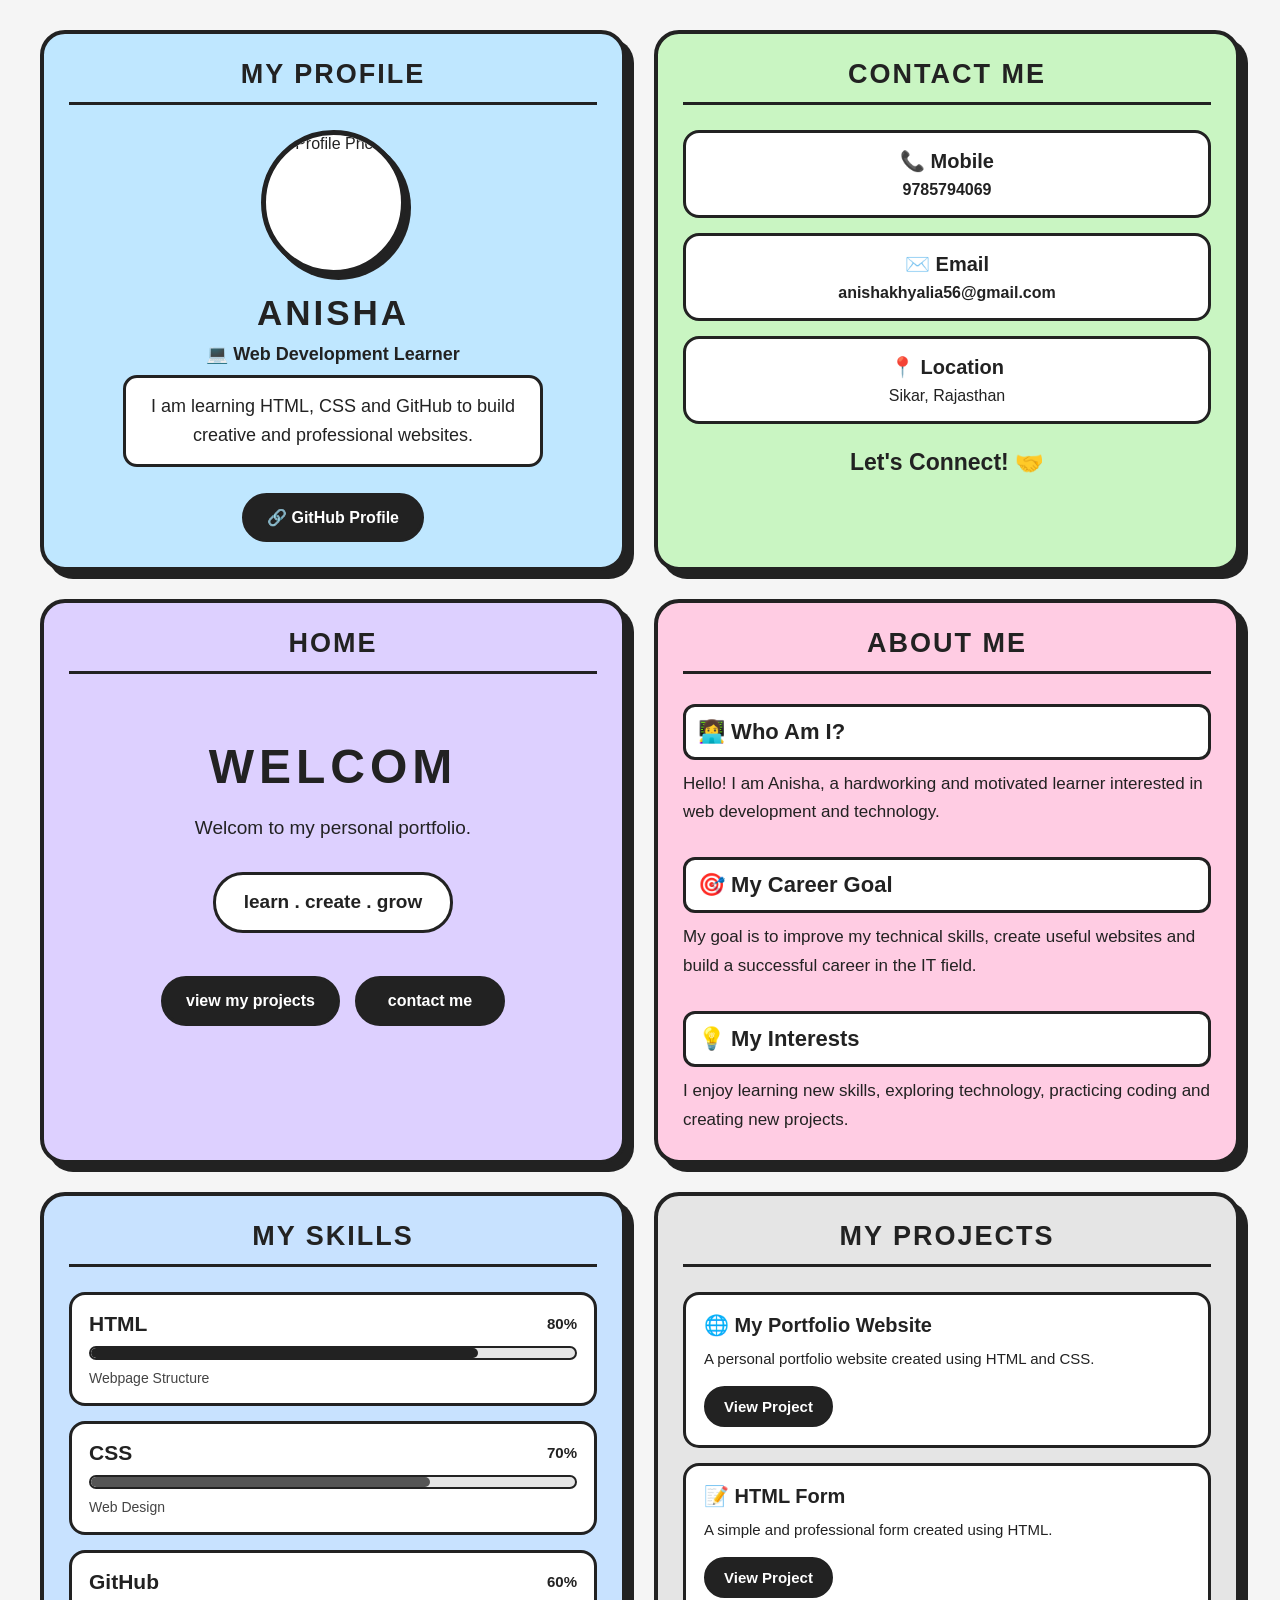
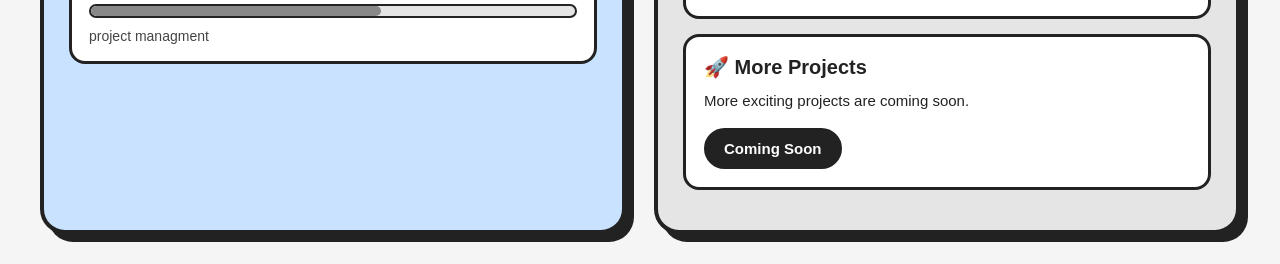
==== index.html @ a3850afe "Add files via upload" ====
<!DOCTYPE html>
<html lang="en">
<head>
    <meta charset="UTF-8">
    <meta name="viewport" content="width=device-width, initial-scale=1.0">
    <title> my portfolio</title>
    <link rel="stylesheet" href="style.css">
</head>
<body>
    <div class="frame-set">
       <section class="frame profile">
    <h2>MY PROFILE</h2>

    <div class="profile-photo">
        <img src="image.jpeg" alt="Profile Photo">
    </div>

    <h1>Anisha</h1>

    <p class="profile-role">💻 Web Development Learner</p>
     <p class="profile-description">
        I am learning HTML, CSS and GitHub
        to build creative and professional websites.
    </p>
<a href="https://github.com/anishakhyalia56-web" class="github-btn" target="_blank">
    🔗 GitHub Profile
</a>
</section>
  <section class="frame contact" id="contact">
    <h2>CONTACT ME</h2>

    <div class="contact-card">
        <h3>📞 Mobile</h3>
        <p>
            <a href="tel:9785794069">9785794069</a>
        </p>
    </div>
 <div class="contact-card">
        <h3>✉️ Email</h3>
        <p>
            <a href="mailto:anishakhyalia56@gmail.com">anishakhyalia56@gmail.com</a>
        </p>
    </div>
 <div class="contact-card">
        <h3>📍 Location</h3>
        <p>Sikar, Rajasthan</p>
    </div>
 <h3 class="connect-text">Let's Connect! 🤝</h3>
</section>
    <section class="frame home">
        <h2> HOME</h2>
        <h1>WELCOM</h1>
        <p> Welcom to my personal portfolio.</p>
        <p> learn . create . grow</p>
        <div class="home-buttons">
            <a href="#projects"
            class="btn"> view my projects</a>
            <a href="#contact"
            class="btn"> contact me</a>
        </div>
    </section>
   <section class="frame about">
    <h2>ABOUT ME</h2>

    <div class="about-card">
        <h3>👩‍💻 Who Am I?</h3>
        <p>
            Hello! I am Anisha, a hardworking and motivated learner
            interested in web development and technology.
        </p>
    </div>
    <div class="about-card">
        <h3>🎯 My Career Goal</h3>
        <p>
            My goal is to improve my technical skills, create useful
            websites and build a successful career in the IT field.
        </p>
    </div>
    <div class="about-card">
        <h3>💡 My Interests</h3>
        <p>
            I enjoy learning new skills, exploring technology,
            practicing coding and creating new projects.
        </p>
    </div>
    </section>
     <section class="frame skills">
    <h2>MY SKILLS</h2>

    <div class="skill">
        <div class="skill-top">
            <h3>HTML</h3>
            <span>80%</span>
        </div>

        <div class="skill-bar">
            <div class="skill-progress html-progress"></div>
        </div>

        <p>Webpage Structure</p>
    </div>
 <div class="skill">
        <div class="skill-top">
            <h3>CSS</h3>
            <span>70%</span>
        </div>

        <div class="skill-bar">
            <div class="skill-progress css-progress"></div>
        </div>

        <p>Web Design</p>
    </div>
 <div class="skill">
        <div class="skill-top">
            <h3>GitHub</h3>
            <span>60%</span>
        </div>

        <div class="skill-bar">
            <div class="skill-progress github-progress"></div>
        </div>
 <p>project managment</p>
        </div>
    </section>
  <section class="frame projects" id="projects">
    <h2>MY PROJECTS</h2>

    <div class="project">
        <h3>🌐 My Portfolio Website</h3>
        <p>
            A personal portfolio website created using HTML and CSS.
        </p>
        <a href="#" class="project-btn">View Project</a>
    </div>
<div class="project">
        <h3>📝 HTML Form</h3>
        <p>
            A simple and professional form created using HTML.
        </p>
        <a href="#" class="project-btn">View Project</a>
    </div>
 <div class="project">
        <h3>🚀 More Projects</h3>
        <p>
            More exciting projects are coming soon.
        </p>
        <a href="#" class="project-btn">Coming Soon</a>
    </div>
    </section>
    </div>
    <script src="script.js"></script>
</body>
</html>
---- style.css ----
* {
    margin: 0;
    padding: 0;
    box-sizing: border-box;
}

body {
    font-family: Arial, sans-serif;
    background: #f5f5f5;
    padding: 30px;
    color: #222;
}

.frame-set {
    max-width: 1200px;
    margin: auto;
    display: grid;
    grid-template-columns: repeat(2, 1fr);
    gap: 28px;
}

.frame {
    min-height: 430px;
    padding: 25px;
    border: 4px solid #222;
    border-radius: 25px;
    position: relative;
    overflow: hidden;
    box-shadow: 8px 8px 0 #222;
    transition: 0.3s;
}

.frame:hover {
    transform: translateY(-6px);
    box-shadow: 12px 12px 0 #222;
}

.frame h2 {
    text-align: center;
    font-size: 27px;
    letter-spacing: 2px;
    margin-bottom: 25px;
    padding-bottom: 12px;
    border-bottom: 3px solid #222;
}

.profile {
    background: #bfe7ff;
}

.profile-photo {
    width: 145px;
    height: 145px;
    margin: 25px auto 18px;
    border: 5px solid #222;
    border-radius: 50%;
    background: white;
    overflow: hidden;
    display: flex;
    align-items: center;
    justify-content: center;
}

.profile-photo img {
    width: 100%;
    height: 100%;
    object-fit: cover;
}

.profile h1 {
    text-align: center;
    font-size: 35px;
    text-transform: uppercase;
    margin-top: 10px;
}

.profile p {
    text-align: center;
    font-size: 18px;
    margin-top: 10px;
}
 .contact {
    background: #c9f5c2;
}

.contact-card {
    background: white;
    border: 3px solid #222;
    border-radius: 16px;
    padding: 16px;
    margin: 15px 0;
    text-align: center;
    transition: 0.3s;
}

.contact-card:hover {
    transform: translateY(-5px);
    box-shadow: 6px 6px 0 #222;
}

.contact-card h3 {
    font-size: 20px;
    margin-bottom: 8px;
}

.contact-card p {
    font-size: 16px;
}
 .contact-card a {
    color: #222;
    font-weight: bold;
    text-decoration: none;
}

.contact-card a:hover {
    text-decoration: underline;
}

.connect-text {
    text-align: center;
    font-size: 23px;
    margin-top: 25px;
}
.home {
    background: #ddd0ff;
    text-align: center;
}

.home h1 {
    font-size: 48px;
    letter-spacing: 5px;
    margin-top: 75px;
    margin-bottom: 20px;
}

.home p {
    font-size: 19px;
    margin: 18px;
}

.home p:last-child {
    display: inline-block;
    background: white;
    border: 3px solid #222;
    border-radius: 30px;
    padding: 13px 28px;
    font-weight: bold;
}

.home-buttons {
    margin-top: 30px;
    display: flex;
    justify-content: center;
    gap: 15px;
    flex-wrap: wrap;
}

.btn {
    display: inline-block;
 background: #222;
    color: white;
    text-decoration: none;
    padding: 13px 22px;
    border: 3px solid #222;
    border-radius: 30px;
    font-size: 16px;
    font-weight: bold;
    transition: 0.3s;
}

.btn:hover {
    background: white;
    color: #222;
    transform: translateY(-4px);
}

.about {
    background: #ffcce3;
}

.about h3 {
    font-size: 22px;
    margin: 20px 0 10px;
}
.about p {
    font-size: 17px;
    line-height: 1.7;
}

.about h3:last-of-type {
    background: white;
    border: 3px solid #222;
    border-radius: 12px;
    padding: 12px;
    margin-top: 30px;
}
.skills {
    background: #c8e2ff;
}

.skill {
    background: white;
    border: 3px solid #222;
    border-radius: 14px;
    padding: 14px;
    margin: 13px 0;
    text-align: center;
}

.skill-top {
    display: flex;
    justify-content: space-between;
    align-items: center;
    margin-bottom: 10px;
}

.skill-top h3 {
    margin: 0;
    font-size: 21px;
}

.skill-top span {
    font-weight: bold;
    font-size: 15px;
}

.skill-bar {
    width: 100%;
    height: 12px;
    background: #e0e0e0;
    border: 2px solid #222;
    border-radius: 20px;
    overflow: hidden;
    margin-bottom: 10px;
}

.skill-progress {
    height: 100%;
 border-radius: 20px;
}

.html-progress {
    width: 80%;
    background: #222;
}

.css-progress {
    width: 70%;
    background: #555;
}

.github-progress {
    width: 60%;
    background: #888;
}

.skill p {
    font-size: 15px;
}
 .projects {
    background: #e5e5e5;
}

.project {
    background: white;
    border: 3px solid #222;
    border-radius: 16px;
    padding: 18px;
    margin: 15px 0;
    transition: 0.3s;
}

.project:hover {
    transform: translateY(-5px);
    box-shadow: 6px 6px 0 #222;
}

.project h3 {
    font-size: 20px;
    margin-bottom: 10px;
}

.project p {
    line-height: 1.5;
    margin-bottom: 15px;
}
.project-btn {
    display: inline-block;
    background: #222;
    color: white;
    text-decoration: none;
    padding: 10px 18px;
    border-radius: 25px;
    font-weight: bold;
    border: 2px solid #222;
    transition: 0.3s;
}

.project-btn:hover {
    background: white;
    color: #222;
    }

@media (max-width: 800px) {

    body {
        padding: 15px;
    }

    .frame-set {
        grid-template-columns: 1fr;
        gap: 22px;
    }

    .frame {
        min-height: 400px;
    }

    .home h1 {
        font-size: 38px;
    }
}
 .profile {
    text-align: center;
}

.profile-photo {
    transition: 0.3s;
    box-shadow: 5px 5px 0 #222;
}

.profile-photo:hover {
    transform: scale(1.05);
    box-shadow: 8px 8px 0 #222;
}

.profile h1 {
    letter-spacing: 3px;
    margin-bottom: 8px;
}

.profile-role {
    font-size: 18px;
    font-weight: bold;
    margin: 10px 0;
}
 .profile-description {
    max-width: 420px;
    margin: 18px auto;
    background: white;
    border: 3px solid #222;
    border-radius: 14px;
    padding: 14px 18px;
    line-height: 1.6;
    font-size: 16px;
}
.github-btn {
    display: inline-block;
    background: #222;
    color: white;
    text-decoration: none;
    padding: 12px 22px;
    border: 3px solid #222;
    border-radius: 30px;
    font-weight: bold;
    margin-top: 8px;
    transition: 0.3s;
}

.github-btn:hover {
    background: white;
    color: #222;
    transform: translateY(-4px);
}
.home {
    background: #ddd0ff;
    text-align: center;
}

.home h1 {
    font-size: 48px;
    letter-spacing: 5px;
    margin-top: 65px;
    margin-bottom: 20px;
}

.home p {
    font-size: 19px;
    margin: 15px;
    line-height: 1.5;
}
 .home p:last-of-type {
    display: inline-block;
    background: white;
    border: 3px solid #222;
    border-radius: 30px;
    padding: 13px 28px;
    font-weight: bold;
}
 .home-buttons {
    margin-top: 28px;
    display: flex;
    justify-content: center;
    gap: 15px;
    flex-wrap: wrap;
}

.home .btn {
    min-width: 150px;
    text-align: center;
}
 .skills {
    background: #c8e2ff;
}

.skill {
    background: white;
    border: 3px solid #222;
    border-radius: 16px;
    padding: 17px;
    margin: 15px 0;
    text-align: left;
    transition: 0.3s;
}

.skill:hover {
    transform: translateY(-5px);
    box-shadow: 6px 6px 0 #222;
}

.skill-top {
    display: flex;
    justify-content: space-between;
    align-items: center;
    margin-bottom: 10px;
}

.skill-top h3 {
    font-size: 21px;
    margin: 0;
}

.skill-top span {
    font-size: 15px;
    font-weight: bold;
}
.skill-bar {
    width: 100%;
    height: 14px;
    background: #e5e5e5;
    border: 2px solid #222;
    border-radius: 20px;
    overflow: hidden;
    margin-bottom: 10px;
}

.skill-progress {
    height: 100%;
    border-radius: 20px;
    transition: width 1s ease;
}

.html-progress {
    width: 80%;
    background: #222;
}

.css-progress {
    width: 70%;
    background: #555;
}

.github-progress {
    width: 60%;
    background: #888;
}
 .skill p {
    font-size: 14px;
    margin: 0;
    color: #444;
}
 .projects {
    background: #e5e5e5;
}

.project {
    background: white;
    border: 3px solid #222;
    border-radius: 16px;
    padding: 18px;
    margin: 15px 0;
    transition: 0.3s;
}

.project:hover {
    transform: translateY(-5px);
    box-shadow: 6px 6px 0 #222;
}

.project h3 {
    font-size: 20px;
    margin-bottom: 10px;
}
 .project p {
    font-size: 15px;
    line-height: 1.6;
    margin-bottom: 15px;
}
 .project-btn {
    display: inline-block;
    background: #222;
    color: white;
    text-decoration: none;
    padding: 10px 18px;
    border: 2px solid #222;
    border-radius: 25px;
    font-size: 15px;
    font-weight: bold;
    transition: 0.3s;
}

.project-btn:hover {
    background: white;
    color: #222;
    transform: translateY(-3px);
}
@keyframes fadeUp {
    from {
        opacity: 0;
        transform: translateY(25px);
    }

    to {
        opacity: 1;
        transform: translateY(0);
    }
}

.frame {
    animation: fadeUp 0.8s ease forwards;
}

.frame:nth-child(1) {
    animation-delay: 0.1s;
}

.frame:nth-child(2) {
    animation-delay: 0.2s;
}

.frame:nth-child(3) {
    animation-delay: 0.3s;
}

.frame:nth-child(4) {
    animation-delay: 0.4s;
}

.frame:nth-child(5) {
    animation-delay: 0.5s;
}

.frame:nth-child(6) {
    animation-delay: 0.6s;
}

.profile-photo {
    transition: 0.3s ease;
}

.profile-photo:hover {
    transform: scale(1.06) rotate(2deg);
}
.btn,
.project-btn,
.github-btn {
    transition: 0.3s ease;
}

.btn:hover,
.project-btn:hover,
.github-btn:hover {
    transform: translateY(-4px);
}
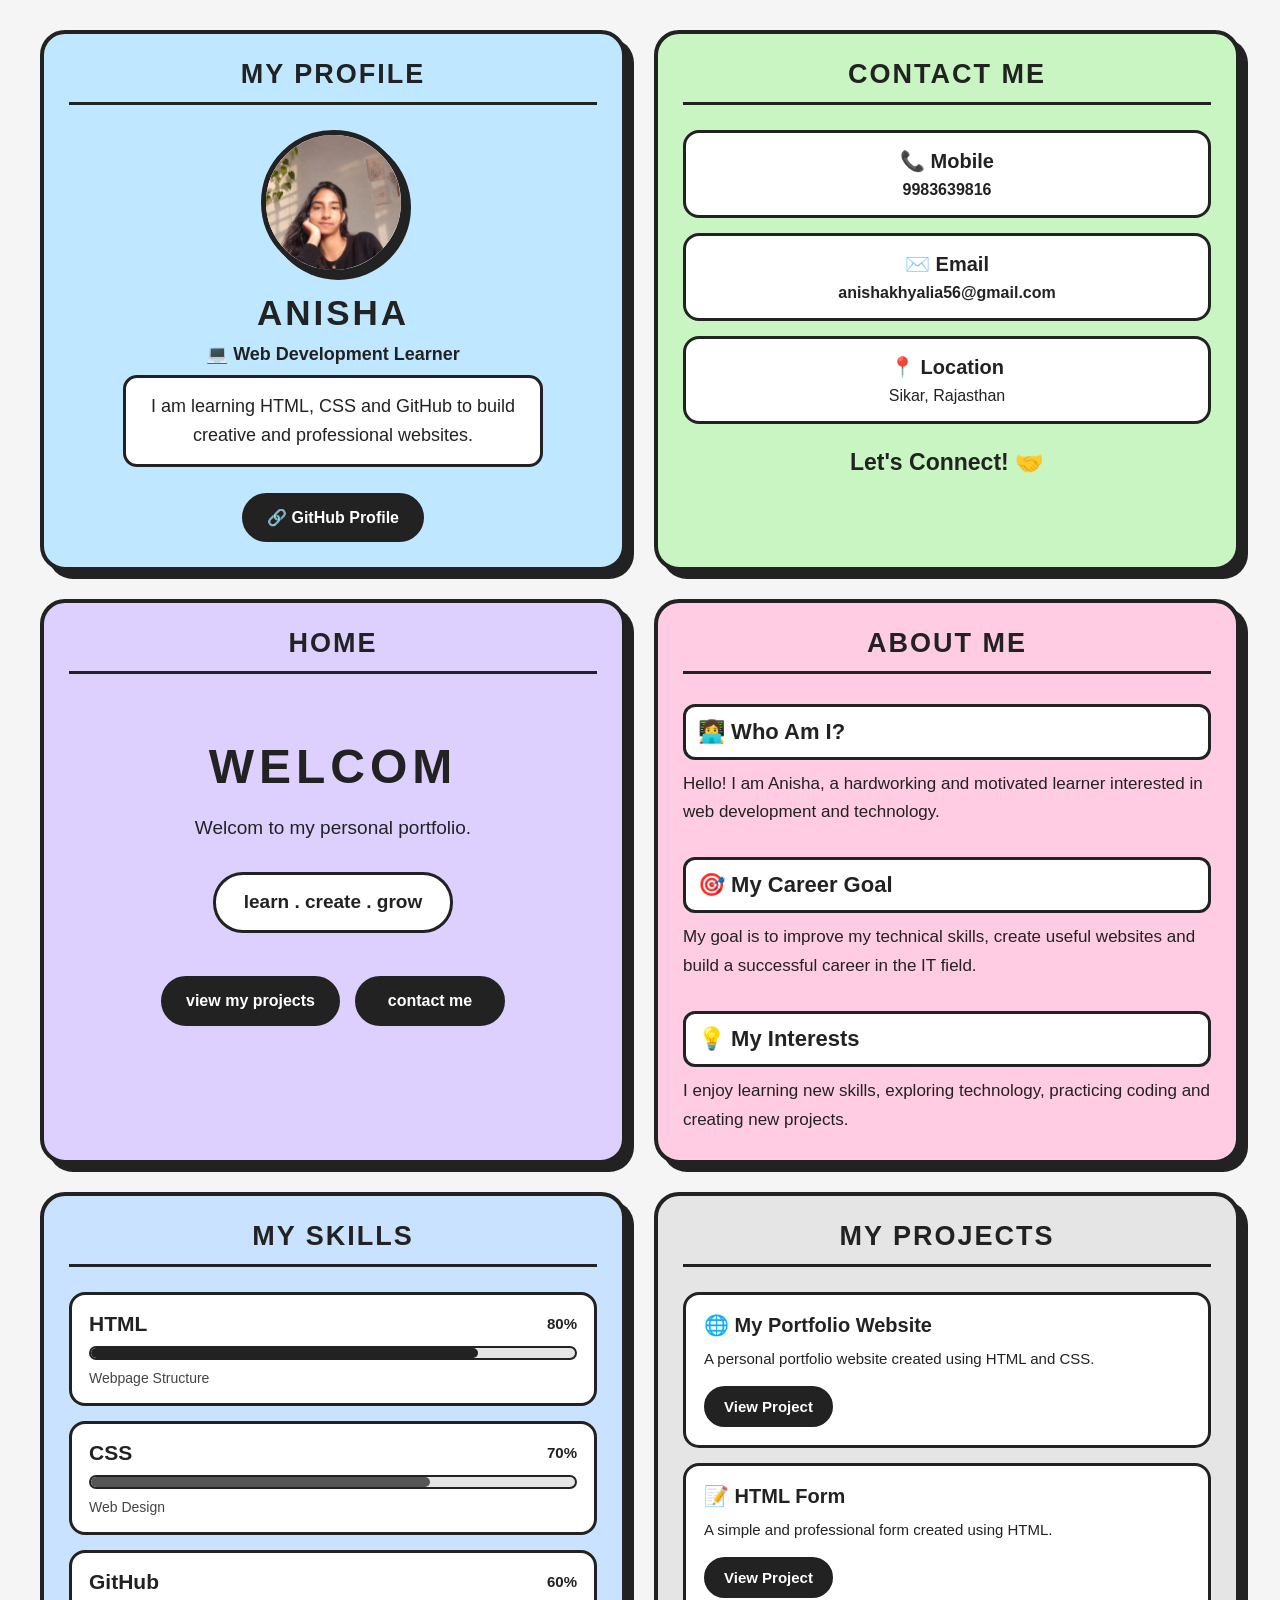
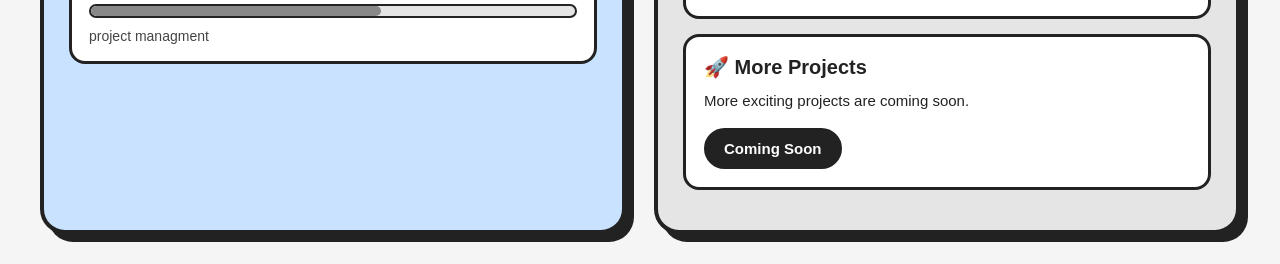
==== commit 99f9c01f: "Add files via upload" ====
--- a/index.html
+++ b/index.html
@@ -32,7 +32,7 @@
     <div class="contact-card">
         <h3>📞 Mobile</h3>
         <p>
-            <a href="tel:9785794069">9785794069</a>
+            <a href="tel:9983639816">9983639816</a>
         </p>
     </div>
  <div class="contact-card">
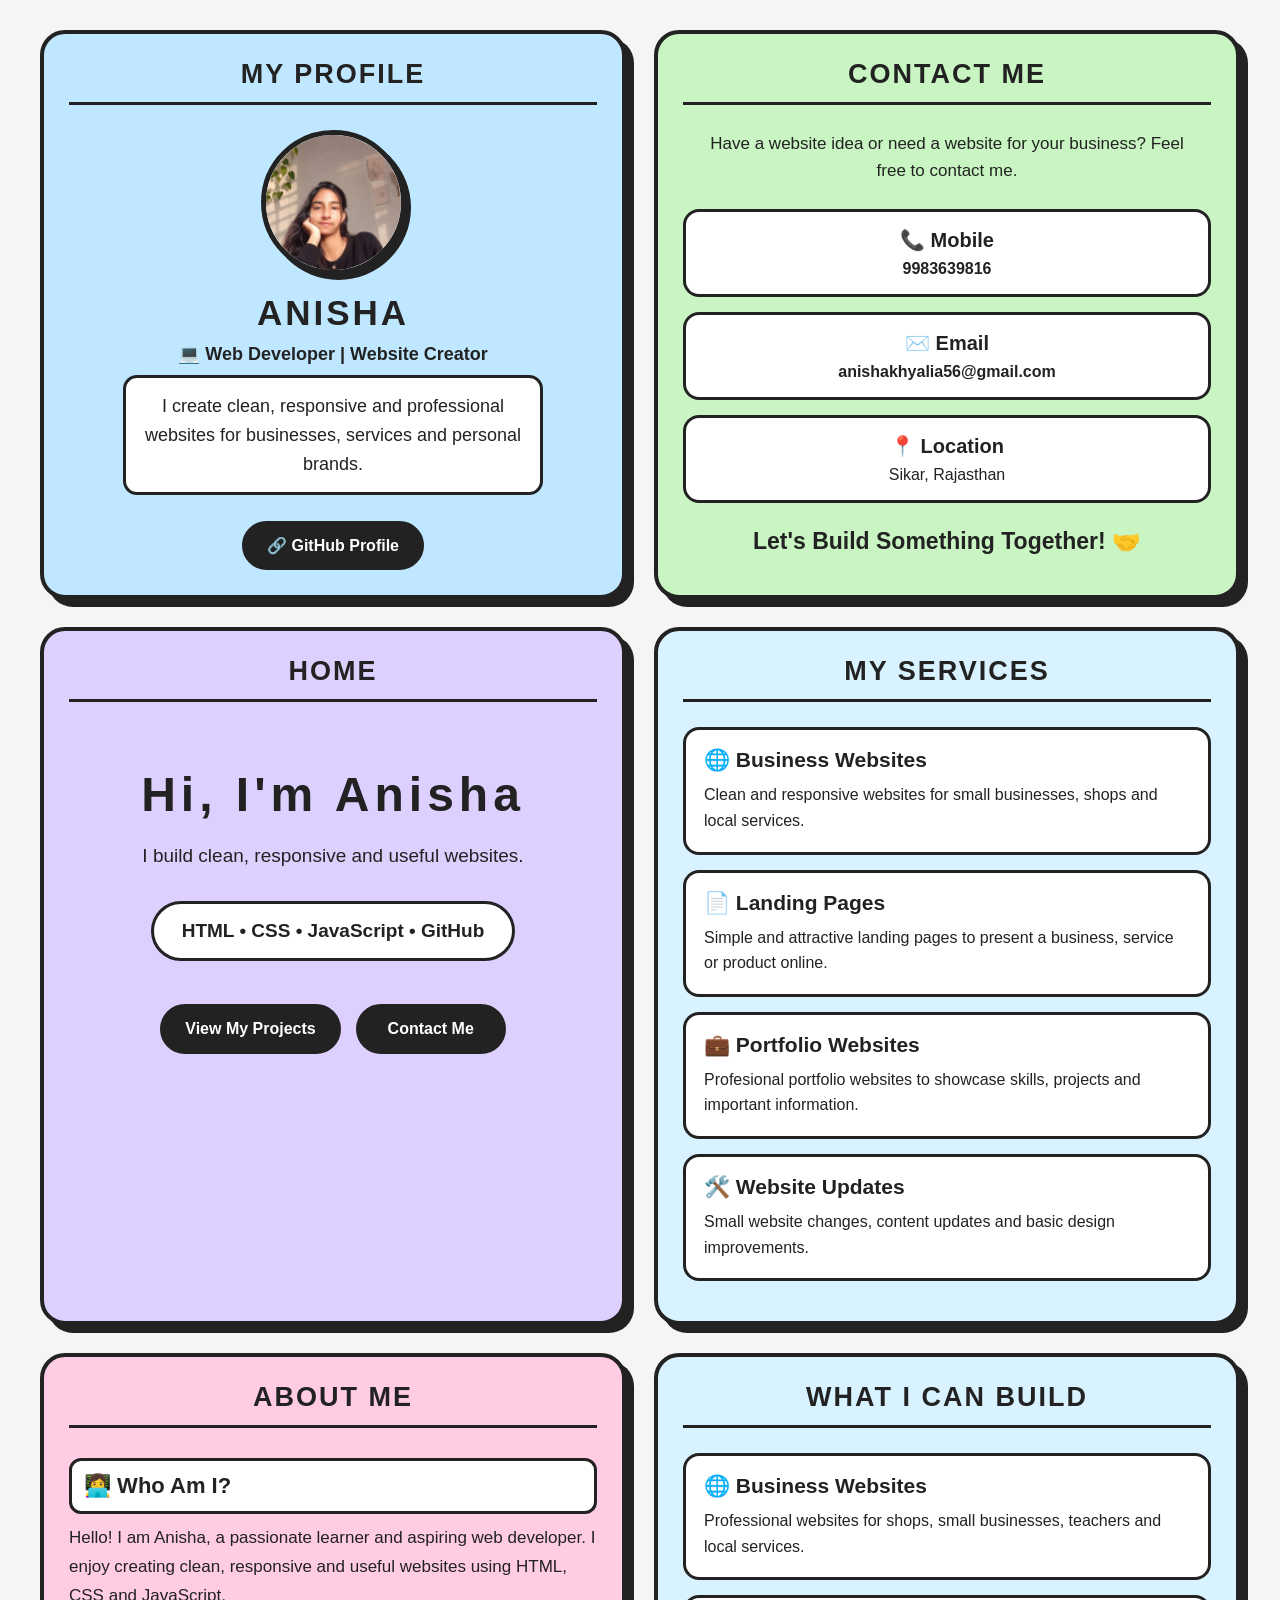
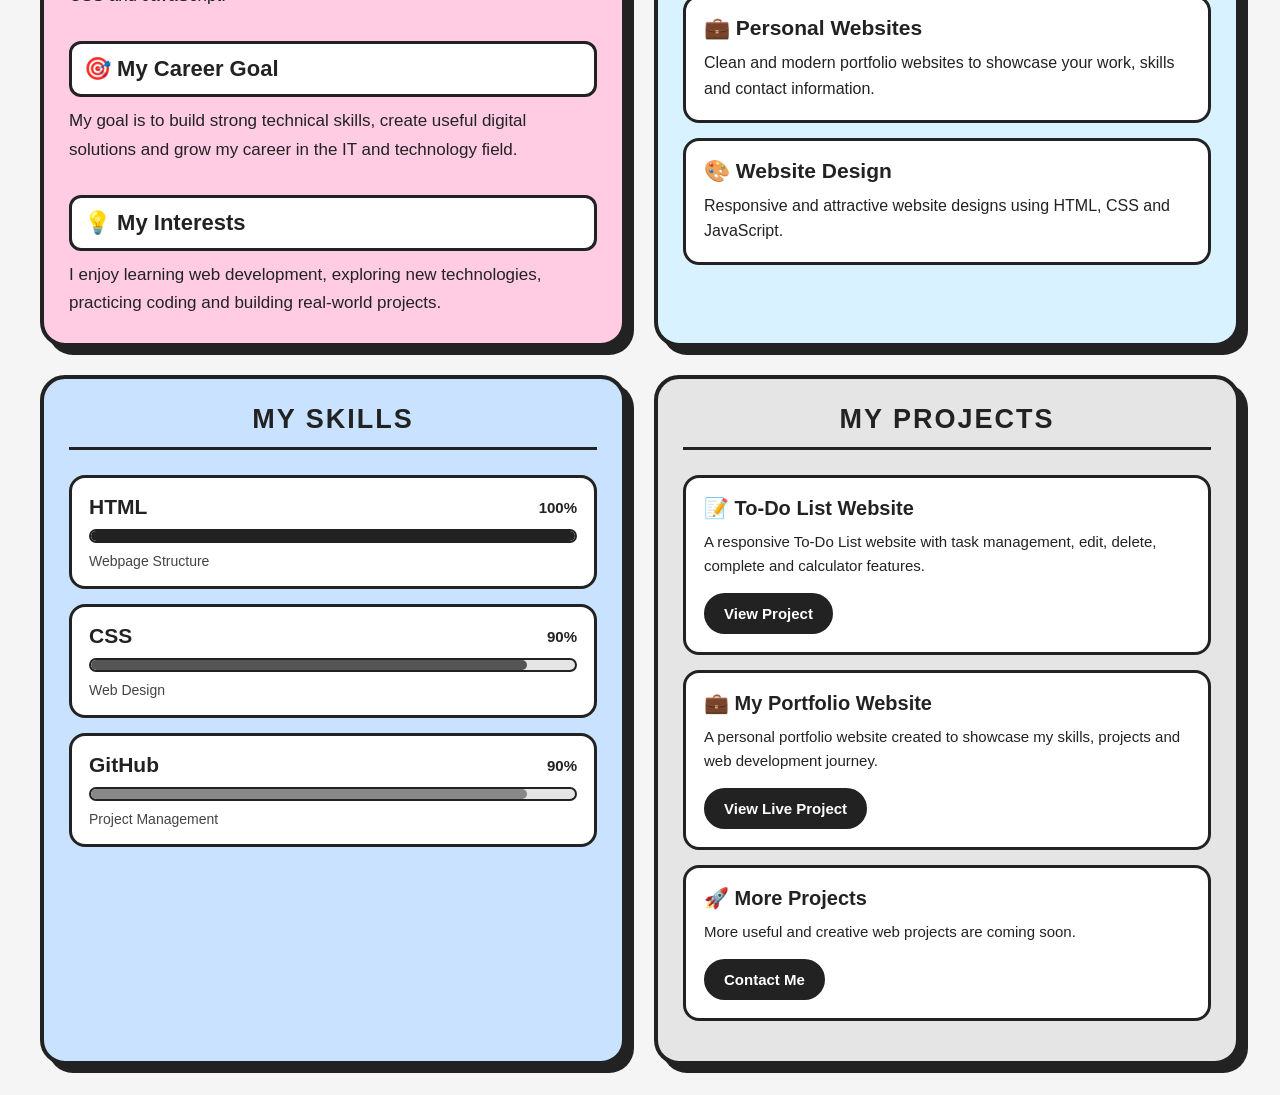
==== commit 28d43803: "Add files via upload" ====
--- a/index.html
+++ b/index.html
@@ -16,18 +16,23 @@
     </div>
 
     <h1>Anisha</h1>
-
-    <p class="profile-role">💻 Web Development Learner</p>
-     <p class="profile-description">
-        I am learning HTML, CSS and GitHub
-        to build creative and professional websites.
-    </p>
+    <p class="profile-role">💻 Web Developer | Website Creator</p>
+
+<p class="profile-description">
+    I create clean, responsive and professional websites
+    for businesses, services and personal brands.
+</p>
 <a href="https://github.com/anishakhyalia56-web" class="github-btn" target="_blank">
     🔗 GitHub Profile
 </a>
 </section>
-  <section class="frame contact" id="contact">
+<section class="frame contact" id="contact">
     <h2>CONTACT ME</h2>
+
+    <p class="contact-intro">
+        Have a website idea or need a website for your business?
+        Feel free to contact me.
+    </p>
 
     <div class="contact-card">
         <h3>📞 Mobile</h3>
@@ -35,62 +40,135 @@
             <a href="tel:9983639816">9983639816</a>
         </p>
     </div>
- <div class="contact-card">
+
+    <div class="contact-card">
         <h3>✉️ Email</h3>
         <p>
-            <a href="mailto:anishakhyalia56@gmail.com">anishakhyalia56@gmail.com</a>
-        </p>
-    </div>
- <div class="contact-card">
+            <a href="mailto:anishakhyalia56@gmail.com">
+                anishakhyalia56@gmail.com
+            </a>
+        </p>
+    </div>
+
+    <div class="contact-card">
         <h3>📍 Location</h3>
         <p>Sikar, Rajasthan</p>
     </div>
- <h3 class="connect-text">Let's Connect! 🤝</h3>
-</section>
-    <section class="frame home">
-        <h2> HOME</h2>
-        <h1>WELCOM</h1>
-        <p> Welcom to my personal portfolio.</p>
-        <p> learn . create . grow</p>
-        <div class="home-buttons">
-            <a href="#projects"
-            class="btn"> view my projects</a>
-            <a href="#contact"
-            class="btn"> contact me</a>
-        </div>
-    </section>
+
+    <h3 class="connect-text">Let's Build Something Together! 🤝</h3>
+</section>
+  
+<section class="frame home">
+    <h2>HOME</h2>
+
+    <h1>Hi, I'm Anisha</h1>
+
+    <p>I build clean, responsive and useful websites.</p>
+
+    <p>HTML • CSS • JavaScript • GitHub</p>
+
+    <div class="home-buttons">
+        <a href="#projects" class="btn">View My Projects</a>
+        <a href="#contact" class="btn">Contact Me</a>
+    </div>
+</section>
+<section class="frame services" id="services">
+    <h2>MY SERVICES</h2>
+
+    <div class="service-card">
+        <h3>🌐 Business Websites</h3>
+        <p>
+            Clean and responsive websites for small businesses,
+            shops and local services.
+        </p>
+    </div>
+
+    <div class="service-card">
+        <h3>📄 Landing Pages</h3>
+        <p>
+            Simple and attractive landing pages to present
+            a business, service or product online.
+        </p>
+    </div>
+
+    <div class="service-card">
+        <h3>💼 Portfolio Websites</h3>
+        <p>
+            Profesional  portfolio websites to showcase skills,
+            projects and important information.
+        </p>
+    </div>
+
+    <div class="service-card">
+        <h3>🛠️ Website Updates</h3>
+        <p>
+            Small website changes, content updates and
+            basic design improvements.
+        </p>
+    </div>
+</section>
+   
    <section class="frame about">
     <h2>ABOUT ME</h2>
 
     <div class="about-card">
         <h3>👩‍💻 Who Am I?</h3>
         <p>
-            Hello! I am Anisha, a hardworking and motivated learner
-            interested in web development and technology.
-        </p>
-    </div>
+            Hello! I am Anisha, a passionate learner and aspiring web developer.
+            I enjoy creating clean, responsive and useful websites using HTML,
+            CSS and JavaScript.
+        </p>
+    </div>
+
     <div class="about-card">
         <h3>🎯 My Career Goal</h3>
         <p>
-            My goal is to improve my technical skills, create useful
-            websites and build a successful career in the IT field.
-        </p>
-    </div>
+            My goal is to build strong technical skills, create useful digital
+            solutions and grow my career in the IT and technology field.
+        </p>
+    </div>
+
     <div class="about-card">
         <h3>💡 My Interests</h3>
         <p>
-            I enjoy learning new skills, exploring technology,
-            practicing coding and creating new projects.
-        </p>
-    </div>
-    </section>
+            I enjoy learning web development, exploring new technologies,
+            practicing coding and building real-world projects.
+        </p>
+    </div>
+</section>
+    <section class="frame services">
+    <h2>WHAT I CAN BUILD</h2>
+
+    <div class="service-card">
+        <h3>🌐 Business Websites</h3>
+        <p>
+            Professional websites for shops, small businesses,
+            teachers and local services.
+        </p>
+    </div>
+
+    <div class="service-card">
+        <h3>💼 Personal Websites</h3>
+        <p>
+            Clean and modern portfolio websites to showcase
+            your work, skills and contact information.
+        </p>
+    </div>
+ <div class="service-card">
+        <h3>🎨 Website Design</h3>
+        <p>
+            Responsive and attractive website designs using
+            HTML, CSS and JavaScript.
+        </p>
+    </div>
+</section>
      <section class="frame skills">
     <h2>MY SKILLS</h2>
 
     <div class="skill">
         <div class="skill-top">
             <h3>HTML</h3>
-            <span>80%</span>
+            <span>100%</span>
         </div>
 
         <div class="skill-bar">
@@ -99,10 +177,11 @@
 
         <p>Webpage Structure</p>
     </div>
- <div class="skill">
+
+    <div class="skill">
         <div class="skill-top">
             <h3>CSS</h3>
-            <span>70%</span>
+            <span>90%</span>
         </div>
 
         <div class="skill-bar">
@@ -111,44 +190,60 @@
 
         <p>Web Design</p>
     </div>
- <div class="skill">
+
+    <div class="skill">
         <div class="skill-top">
             <h3>GitHub</h3>
-            <span>60%</span>
+            <span>90%</span>
         </div>
 
         <div class="skill-bar">
             <div class="skill-progress github-progress"></div>
         </div>
- <p>project managment</p>
-        </div>
-    </section>
-  <section class="frame projects" id="projects">
+
+        <p>Project Management</p>
+    </div>
+</section>
+    <section class="frame projects" id="projects">
     <h2>MY PROJECTS</h2>
-
     <div class="project">
-        <h3>🌐 My Portfolio Website</h3>
-        <p>
-            A personal portfolio website created using HTML and CSS.
-        </p>
-        <a href="#" class="project-btn">View Project</a>
-    </div>
-<div class="project">
-        <h3>📝 HTML Form</h3>
-        <p>
-            A simple and professional form created using HTML.
-        </p>
-        <a href="#" class="project-btn">View Project</a>
-    </div>
- <div class="project">
+    <h3>📝 To-Do List Website</h3>
+    <p>
+        A responsive To-Do List website with task management,
+        edit, delete, complete and calculator features.
+    </p>
+
+    <a href="https://anishakhyalia56-web.github.io/TO-DO-LIST/"
+       class="project-btn"
+       target="_blank">
+        View Project
+    </a>
+</div>
+
+    <div class="project">
+        <h3>💼 My Portfolio Website</h3>
+        <p>
+            A personal portfolio website created to showcase my skills,
+            projects and web development journey.
+        </p>
+        <a href="https://anishakhyalia56-web.github.io/my-portfolio/"
+           class="project-btn"
+           target="_blank">
+            View Live Project
+        </a>
+    </div>
+
+    <div class="project">
         <h3>🚀 More Projects</h3>
         <p>
-            More exciting projects are coming soon.
-        </p>
-        <a href="#" class="project-btn">Coming Soon</a>
-    </div>
-    </section>
-    </div>
-    <script src="script.js"></script>
+            More useful and creative web projects are coming soon.
+        </p>
+        <a href="#contact" class="project-btn">
+            Contact Me
+        </a>
+    </div>
+</section>
+    
+   <script src="script.js"></script>
 </body>
 </html>
--- a/style.css
+++ b/style.css
@@ -461,17 +461,17 @@
 }
 
 .html-progress {
-    width: 80%;
+    width: 100%;
     background: #222;
 }
 
 .css-progress {
-    width: 70%;
+    width: 90%;
     background: #555;
 }
 
 .github-progress {
-    width: 60%;
+    width: 90%;
     background: #888;
 }
  .skill p {
@@ -581,4 +581,81 @@
 .project-btn:hover,
 .github-btn:hover {
     transform: translateY(-4px);
+}
+.services {
+    background: #d8f3ff;
+}
+
+.service-card {
+    background: white;
+    border: 3px solid #222;
+    border-radius: 16px;
+    padding: 18px;
+    margin: 15px 0;
+    transition: 0.3s ease;
+}
+
+.service-card:hover {
+    transform: translateY(-5px);
+    box-shadow: 6px 6px 0 #222;
+}
+
+.service-card h3 {
+    font-size: 20px;
+    margin-bottom: 10px;
+}
+
+.service-card p {
+    font-size: 15px;
+    line-height: 1.6;
+    margin: 0;
+}
+.contact-intro {
+    text-align: center;
+    font-size: 17px;
+    line-height: 1.6;
+    margin: 15px auto 25px;
+    max-width: 500px;
+}
+
+.contact-card {
+    transition: 0.3s ease;
+}
+
+.contact-card:hover {
+    transform: translateY(-4px);
+    box-shadow: 5px 5px 0 #222;
+}
+services {
+    background: #d8f3dc;
+}
+
+.services h2 {
+    text-align: center;
+    margin-bottom: 25px;
+}
+
+.service-card {
+    background: white;
+    border: 3px solid #222;
+    border-radius: 16px;
+    padding: 18px;
+    margin: 15px 0;
+    transition: 0.3s ease;
+}
+
+.service-card:hover {
+    transform: translateY(-5px);
+    box-shadow: 6px 6px 0 #222;
+}
+
+.service-card h3 {
+    font-size: 21px;
+    margin-bottom: 10px;
+}
+
+.service-card p {
+    font-size: 16px;
+    line-height: 1.6;
+    margin: 0;
 }
